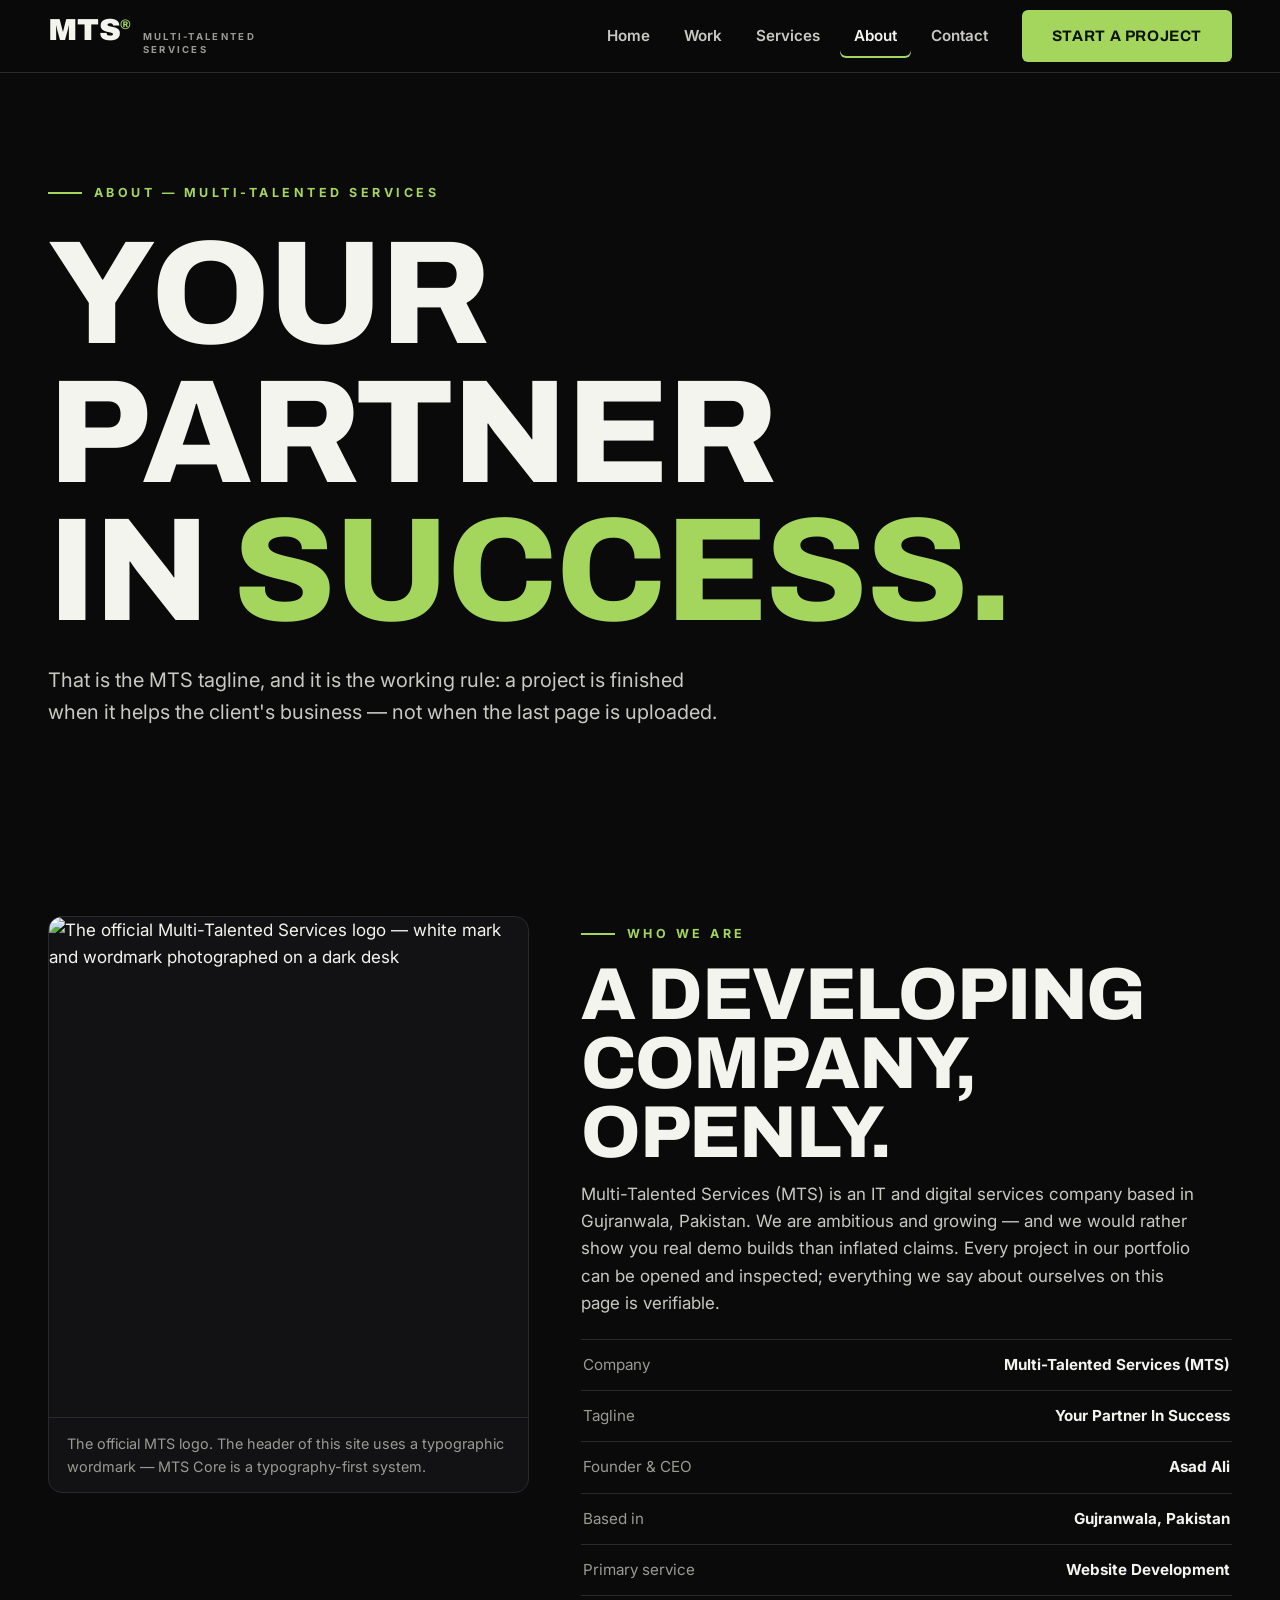
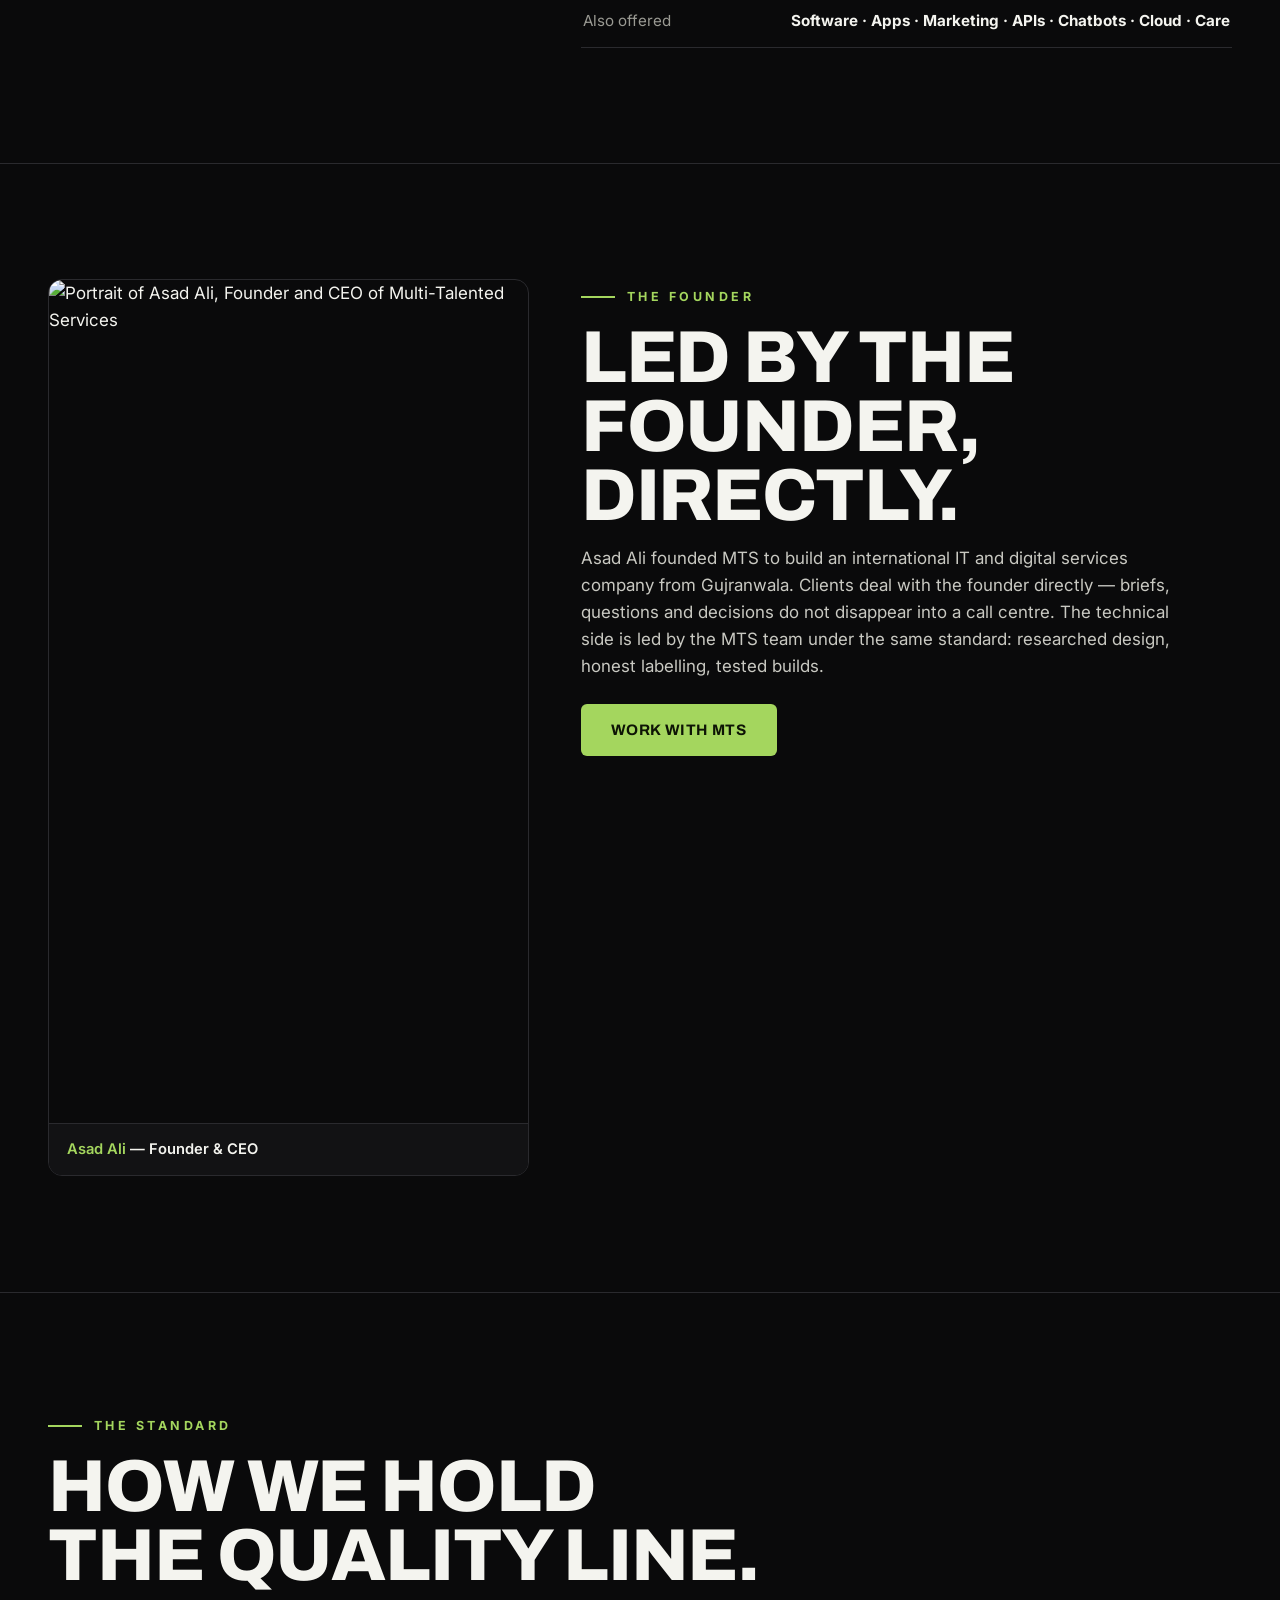
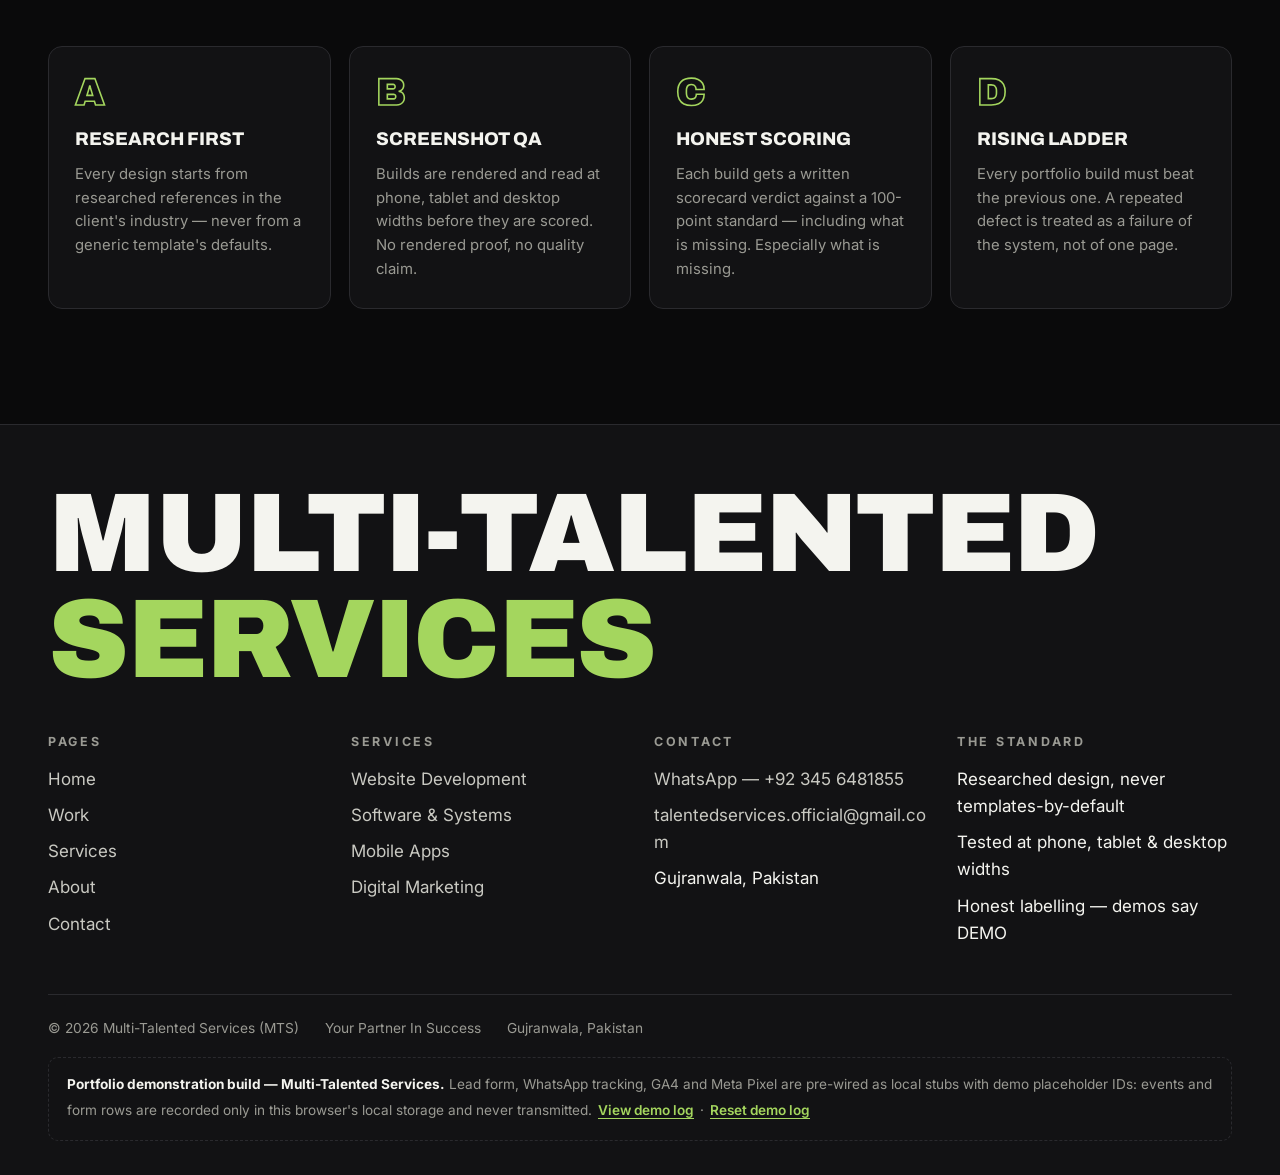
==== about.html @ 1345c229 "Rebuild Queue #1: MTS flagship portfolio — MTS Core v2 (black/white/lime, typography-first, 5 pages," ====
<!DOCTYPE html>
<html lang="en">
<head>
<meta charset="UTF-8">
<meta name="viewport" content="width=device-width, initial-scale=1.0">
<title>About — Multi-Talented Services (MTS) | Your Partner In Success</title>
<meta name="description" content="About Multi-Talented Services: a developing IT & digital services company in Gujranwala, Pakistan, founded by Asad Ali. Honest positioning, real demo work, a rising quality standard.">
<link rel="icon" href="assets/favicon.svg" type="image/svg+xml">
<link rel="preconnect" href="https://fonts.googleapis.com">
<link rel="preconnect" href="https://fonts.gstatic.com" crossorigin>
<link href="https://fonts.googleapis.com/css2?family=Archivo:wght@600;800;900&family=Inter:wght@400;600;700&display=swap" rel="stylesheet">
<link rel="stylesheet" href="css/style.css">
</head>
<body data-page="about">
<a class="skip-link" href="#main">Skip to content</a>
<header class="site-header">
  <div class="wrap header-in">
    <a class="wordmark" href="index.html" aria-label="Multi-Talented Services — home">
      <span class="wm-big">MTS<sup>®</sup></span>
      <span class="wm-sub">Multi-Talented<br>Services</span>
    </a>
    <nav class="main-nav" aria-label="Main">
      <ul>
        <li><a href="index.html">Home</a></li>
        <li><a href="work.html">Work</a></li>
        <li><a href="services.html">Services</a></li>
        <li><a href="about.html" aria-current="page">About</a></li>
        <li><a href="contact.html">Contact</a></li>
      </ul>
    </nav>
    <a class="btn btn-lime header-cta" href="contact.html">Start a project</a>
    <button class="nav-toggle" type="button" aria-expanded="false" aria-controls="mobileMenu" aria-label="Open menu">
      <span></span><span></span><span></span>
    </button>
  </div>
</header>
<div class="mobile-menu" id="mobileMenu">
  <nav aria-label="Mobile">
    <a href="index.html">Home</a>
    <a href="work.html">Work</a>
    <a href="services.html">Services</a>
    <a href="about.html">About</a>
    <a href="contact.html">Contact</a>
  </nav>
  <a class="btn btn-lime" href="contact.html">Start a project</a>
</div>
<main id="main">
  <section class="hero">
    <div class="wrap">
      <p class="eyebrow reveal">About — Multi-Talented Services</p>
      <h1 class="display display-page reveal">Your partner<br>in <span class="lime">success.</span></h1>
      <p class="hero-sub reveal">That is the MTS tagline, and it is the working rule: a project is finished when it helps the client's business — not when the last page is uploaded.</p>
    </div>
  </section>
  <section class="section" aria-labelledby="story-h">
    <div class="wrap">
      <div class="about-grid">
        <div class="reveal">
          <figure class="logo-card">
            <img src="assets/mts-logo.jpg" alt="The official Multi-Talented Services logo — white mark and wordmark photographed on a dark desk" width="500" height="500" loading="lazy">
            <figcaption>The official MTS logo. The header of this site uses a typographic wordmark — MTS Core is a typography-first system.</figcaption>
          </figure>
        </div>
        <div class="reveal">
          <p class="eyebrow">Who we are</p>
          <h2 class="display sec-title" id="story-h">A developing<br>company, openly.</h2>
          <p class="sec-lede">Multi-Talented Services (MTS) is an IT and digital services company based in Gujranwala, Pakistan. We are ambitious and growing — and we would rather show you real demo builds than inflated claims. Every project in our portfolio can be opened and inspected; everything we say about ourselves on this page is verifiable.</p>
          <ul class="fact-list">
            <li><span>Company</span><strong>Multi-Talented Services (MTS)</strong></li>
            <li><span>Tagline</span><strong>Your Partner In Success</strong></li>
            <li><span>Founder &amp; CEO</span><strong>Asad Ali</strong></li>
            <li><span>Based in</span><strong>Gujranwala, Pakistan</strong></li>
            <li><span>Primary service</span><strong>Website Development</strong></li>
            <li><span>Also offered</span><strong>Software · Apps · Marketing · APIs · Chatbots · Cloud · Care</strong></li>
          </ul>
        </div>
      </div>
    </div>
  </section>
  <section class="section" aria-labelledby="founder-h">
    <div class="wrap">
      <div class="about-grid">
        <figure class="founder-photo reveal">
          <img src="assets/asad-ali.jpg" alt="Portrait of Asad Ali, Founder and CEO of Multi-Talented Services" width="512" height="900" loading="lazy">
          <figcaption><span>Asad Ali</span> — Founder &amp; CEO</figcaption>
        </figure>
        <div class="reveal">
          <p class="eyebrow">The founder</p>
          <h2 class="display sec-title" id="founder-h">Led by the<br>founder, directly.</h2>
          <p class="sec-lede">Asad Ali founded MTS to build an international IT and digital services company from Gujranwala. Clients deal with the founder directly — briefs, questions and decisions do not disappear into a call centre. The technical side is led by the MTS team under the same standard: researched design, honest labelling, tested builds.</p>
          <p class="mt-24"><a class="btn btn-lime" href="contact.html">Work with MTS</a></p>
        </div>
      </div>
    </div>
  </section>
  <section class="section" aria-label="Our standard">
    <div class="wrap">
      <div class="sec-head reveal">
        <p class="eyebrow">The standard</p>
        <h2 class="display sec-title">How we hold<br>the quality line.</h2>
      </div>
      <div class="process-grid reveal">
        <div class="step"><p class="step-num">A</p><h3>Research first</h3><p>Every design starts from researched references in the client's industry — never from a generic template's defaults.</p></div>
        <div class="step"><p class="step-num">B</p><h3>Screenshot QA</h3><p>Builds are rendered and read at phone, tablet and desktop widths before they are scored. No rendered proof, no quality claim.</p></div>
        <div class="step"><p class="step-num">C</p><h3>Honest scoring</h3><p>Each build gets a written scorecard verdict against a 100-point standard — including what is missing. Especially what is missing.</p></div>
        <div class="step"><p class="step-num">D</p><h3>Rising ladder</h3><p>Every portfolio build must beat the previous one. A repeated defect is treated as a failure of the system, not of one page.</p></div>
      </div>
    </div>
  </section>
</main>

<footer class="site-footer">
  <div class="wrap">
    <p class="footer-word">Multi-Talented<br><span>Services</span></p>
    <div class="footer-grid">
      <div>
        <h3>Pages</h3>
        <ul>
          <li><a href="index.html">Home</a></li>
          <li><a href="work.html">Work</a></li>
          <li><a href="services.html">Services</a></li>
          <li><a href="about.html">About</a></li>
          <li><a href="contact.html">Contact</a></li>
        </ul>
      </div>
      <div>
        <h3>Services</h3>
        <ul>
          <li><a href="services.html#websites">Website Development</a></li>
          <li><a href="services.html#software">Software &amp; Systems</a></li>
          <li><a href="services.html#apps">Mobile Apps</a></li>
          <li><a href="services.html#marketing">Digital Marketing</a></li>
        </ul>
      </div>
      <div>
        <h3>Contact</h3>
        <ul>
          <li><a href="https://wa.me/923456481855?text=Assalam-o-Alaikum%20MTS%2C%20I%20would%20like%20to%20discuss%20a%20project.%20(Sent%20from%20the%20MTS%20portfolio%20demo%20website)" target="_blank" rel="noopener">WhatsApp — +92 345 6481855</a></li>
          <li><a href="mailto:talentedservices.official@gmail.com">talentedservices.official@gmail.com</a></li>
          <li>Gujranwala, Pakistan</li>
        </ul>
      </div>
      <div>
        <h3>The standard</h3>
        <ul>
          <li>Researched design, never templates-by-default</li>
          <li>Tested at phone, tablet &amp; desktop widths</li>
          <li>Honest labelling — demos say DEMO</li>
        </ul>
      </div>
    </div>
    <div class="footer-base">
      <span>© 2026 Multi-Talented Services (MTS)</span>
      <span>Your Partner In Success</span>
      <span>Gujranwala, Pakistan</span>
    </div>
    <div class="demo-note">
      <strong>Portfolio demonstration build — Multi-Talented Services.</strong>
      Lead form, WhatsApp tracking, GA4 and Meta Pixel are pre-wired as local stubs with demo placeholder IDs: events and form rows are recorded only in this browser's local storage and never transmitted.
      <button class="text-btn" type="button" id="demoLogView">View demo log</button> ·
      <button class="text-btn" type="button" id="demoLogReset">Reset demo log</button>
      <pre class="demo-log" id="demoLogOut" hidden></pre>
    </div>
  </div>
</footer>

<script src="js/logic.js"></script>
<script src="js/main.js"></script>
</body>
</html>
---- css/style.css ----
/* ============================================================
   MTS CORE v2 — Multi-Talented Services flagship (DEMO rebuild)
   Black / white / lime (#A4D65E). Typography-first. Dark.
   One component system: buttons 52px, fields 52px/16px, cards.
   Palette discipline: ink/paper/lime + their shades only,
   plus ONE semantic error red.
   ============================================================ */
:root{
  --ink:#0a0a0b;
  --ink-2:#121214;
  --ink-3:#1a1a1d;
  --line:#2a2a2e;
  --paper:#f4f4ef;
  --paper-dim:#c9c9c2;
  --mut:#9a9a93;
  --lime:#a4d65e;
  --lime-deep:#7fb53a;
  --lime-ink:#0d1405;
  --err:#ff6f61;
  --font-display:"Archivo","Inter",system-ui,sans-serif;
  --font-body:"Inter",system-ui,-apple-system,sans-serif;
  --radius:14px;
  --radius-btn:6px;
  --wrap:1340px;
}
*{box-sizing:border-box;margin:0;padding:0}
[hidden]{display:none !important}
html{scroll-behavior:smooth}
html,body{overflow-x:clip}
body{
  background:var(--ink);color:var(--paper);
  font-family:var(--font-body);font-size:17px;line-height:1.6;
  -webkit-font-smoothing:antialiased;
}
::selection{background:var(--lime);color:var(--lime-ink)}
img{max-width:100%;display:block}
a{color:inherit}
.wrap{max-width:var(--wrap);margin:0 auto;padding-inline:clamp(18px,4vw,48px);min-width:0}
.skip-link{position:absolute;left:16px;top:-60px;z-index:200;background:var(--lime);color:var(--lime-ink);
  padding:10px 18px;font-weight:700;border-radius:0 0 8px 8px;transition:top .2s}
.skip-link:focus{top:0}
:focus-visible{outline:2px solid var(--lime);outline-offset:3px;border-radius:2px}
body.menu-open{overflow:hidden}

/* ---------- Type ---------- */
.display{font-family:var(--font-display);font-weight:800;text-transform:uppercase;
  letter-spacing:-.015em;line-height:.94;overflow-wrap:break-word}
.eyebrow{display:inline-flex;align-items:center;gap:12px;color:var(--lime);
  font-size:.78rem;font-weight:700;letter-spacing:.28em;text-transform:uppercase}
.eyebrow::before{content:"";width:34px;height:2px;background:var(--lime);flex:none}
.sec-title{font-size:clamp(2.3rem,6vw,4.6rem);margin:16px 0 14px}
.sec-lede{color:var(--paper-dim);max-width:56ch;font-size:1.06rem}
.lime{color:var(--lime)}
.outline-text{color:transparent;-webkit-text-stroke:2px var(--paper)}
@media (max-width:480px){.outline-text{-webkit-text-stroke-width:1.4px}}

/* ---------- Buttons / chips / tags (one system) ---------- */
.btn{display:inline-flex;align-items:center;justify-content:center;gap:10px;
  min-height:52px;padding:12px 28px;border-radius:var(--radius-btn);
  font-family:var(--font-display);font-weight:700;font-size:.95rem;letter-spacing:.04em;
  text-transform:uppercase;text-decoration:none;border:2px solid transparent;cursor:pointer;
  transition:background .18s,color .18s,border-color .18s,transform .18s}
.btn:active{transform:translateY(1px)}
.btn-lime{background:var(--lime);color:var(--lime-ink)}
.btn-lime:hover{background:var(--paper)}
.btn-ghost{background:transparent;color:var(--paper);border-color:var(--paper)}
.btn-ghost:hover{border-color:var(--lime);color:var(--lime)}
.btn-block{width:100%}
.chip{min-height:46px;padding:8px 20px;border-radius:999px;border:1px solid var(--line);
  background:var(--ink-2);color:var(--paper-dim);font:600 .9rem var(--font-body);cursor:pointer}
.chip:hover{border-color:var(--lime);color:var(--paper)}
.chip.active{background:var(--lime);border-color:var(--lime);color:var(--lime-ink)}
.tag{display:inline-flex;align-items:center;min-height:26px;padding:3px 12px;border-radius:999px;
  font-size:.72rem;font-weight:700;letter-spacing:.12em;text-transform:uppercase;white-space:nowrap}
.tag-live{background:var(--lime);color:var(--lime-ink)}
.tag-queue{border:1px solid var(--line);color:var(--mut)}
.text-btn{background:none;border:none;color:var(--lime);font:600 .85rem var(--font-body);
  cursor:pointer;text-decoration:underline;text-underline-offset:3px;padding:6px 2px}

/* ---------- Header ---------- */
.site-header{position:sticky;top:0;z-index:100;background:rgba(10,10,11,.92);
  backdrop-filter:blur(10px);border-bottom:1px solid var(--line)}
.header-in{display:flex;align-items:center;gap:20px;min-height:72px;min-width:0}
.wordmark{display:flex;align-items:baseline;gap:12px;text-decoration:none;min-width:0;flex:none}
.wordmark .wm-big{font-family:var(--font-display);font-weight:900;font-size:1.9rem;letter-spacing:-.02em;line-height:1}
.wordmark .wm-big sup{font-size:.45em;color:var(--lime);font-weight:800}
.wordmark .wm-sub{font-size:.6rem;font-weight:700;letter-spacing:.24em;color:var(--mut);text-transform:uppercase;line-height:1.35}
.main-nav{margin-left:auto}
.main-nav ul{display:flex;gap:6px;list-style:none}
.main-nav a{display:inline-flex;align-items:center;min-height:44px;padding:8px 14px;text-decoration:none;
  font-weight:600;font-size:.95rem;color:var(--paper-dim);border-radius:6px}
.main-nav a:hover{color:var(--lime)}
.main-nav a[aria-current="page"]{color:var(--paper);box-shadow:inset 0 -2px 0 var(--lime)}
.header-cta{flex:none}
.nav-toggle{display:none;margin-left:auto;flex:none;width:48px;height:48px;border:1px solid var(--line);
  border-radius:8px;background:var(--ink-2);color:var(--paper);cursor:pointer;
  flex-direction:column;align-items:center;justify-content:center;gap:5px}
.nav-toggle span{display:block;width:20px;height:2px;background:var(--paper)}
.mobile-menu{position:fixed;inset:72px 0 0 0;z-index:99;background:var(--ink);
  padding:28px clamp(18px,4vw,48px);visibility:hidden;opacity:0;transform:translateY(-8px);
  transition:opacity .2s,transform .2s,visibility .2s}
.mobile-menu.open{visibility:visible;opacity:1;transform:none}
.mobile-menu a{display:block;padding:16px 0;border-bottom:1px solid var(--line);text-decoration:none;
  font-family:var(--font-display);font-weight:800;text-transform:uppercase;font-size:1.7rem}
.mobile-menu a:hover{color:var(--lime)}
.mobile-menu .btn{margin-top:26px;width:100%}
.mobile-menu a.btn{display:inline-flex;padding:12px 28px;font-family:var(--font-display);font-size:.95rem;letter-spacing:.04em}
@media (max-width:900px){
  .main-nav,.header-cta{display:none}
  .nav-toggle{display:flex}
}
@media (max-width:380px){
  .wordmark .wm-sub{display:none}
  .wordmark .wm-big{font-size:1.65rem}
  .header-in{min-height:64px}
  .mobile-menu{inset:64px 0 0 0}
}

/* ---------- Hero ---------- */
.hero{padding:clamp(48px,8vw,104px) 0 clamp(40px,6vw,72px)}
.hero h1{font-size:clamp(3rem,11.5vw,9.6rem);margin:22px 0 24px}
.hero-sub{color:var(--paper-dim);font-size:clamp(1.02rem,2vw,1.25rem);max-width:52ch}
.hero-ctas{display:flex;flex-wrap:wrap;gap:14px;margin-top:34px}
.hero-meta{display:flex;flex-wrap:wrap;gap:10px 34px;margin-top:38px;color:var(--mut);font-size:.9rem}
.hero-meta strong{color:var(--paper);font-weight:700}
.hero-media{margin-top:clamp(36px,5vw,64px);border:1px solid var(--line);border-radius:var(--radius);overflow:hidden}
.hero-media img{width:100%;height:clamp(240px,44vw,560px);object-fit:cover;animation:kenburns 26s ease-in-out infinite alternate}
@keyframes kenburns{from{transform:scale(1)}to{transform:scale(1.07)}}

/* ---------- Marquee ---------- */
.marquee{border-block:1px solid var(--line);background:var(--lime);color:var(--lime-ink);overflow:hidden;padding:12px 0}
.marquee-track{display:flex;gap:0;width:max-content;animation:marquee 30s linear infinite}
.marquee-track span{font-family:var(--font-display);font-weight:800;text-transform:uppercase;
  letter-spacing:.06em;font-size:1rem;padding-right:14px;white-space:nowrap}
@keyframes marquee{to{transform:translateX(-50%)}}

/* ---------- Sections ---------- */
.section{padding:clamp(64px,9vw,118px) 0}
.section + .section{border-top:1px solid var(--line)}
.sec-head{margin-bottom:clamp(34px,5vw,56px);min-width:0}

/* ---------- Service rows ---------- */
.svc-list{border-top:1px solid var(--line)}
.svc-row{display:grid;grid-template-columns:64px minmax(0,1fr) minmax(0,1.1fr) 44px;gap:18px;align-items:center;
  padding:26px 14px;border-bottom:1px solid var(--line);text-decoration:none;transition:background .18s,color .18s}
.svc-row:hover{background:var(--lime);color:var(--lime-ink)}
.svc-row:hover .svc-blurb{color:var(--lime-ink)}
.svc-row:hover .svc-arrow{color:var(--lime-ink);transform:translateX(4px)}
.svc-num{font-family:var(--font-display);font-weight:800;color:var(--lime);font-size:1rem}
.svc-row:hover .svc-num{color:var(--lime-ink)}
.svc-name{font-family:var(--font-display);font-weight:800;text-transform:uppercase;
  font-size:clamp(1.25rem,3.2vw,2rem);line-height:1.05;min-width:0}
.svc-blurb{color:var(--mut);font-size:.95rem;min-width:0}
.svc-arrow{font-size:1.5rem;color:var(--lime);transition:transform .18s;text-align:right}
.svc-name{display:block}
.svc-primary{display:flex;width:max-content;margin-top:8px;font-size:.68rem}
@media (max-width:760px){
  .svc-row{grid-template-columns:44px minmax(0,1fr) 30px}
  .svc-blurb{grid-column:2/3}
  .svc-arrow{grid-column:3;grid-row:1}
}

/* ---------- Work cards ---------- */
.work-tools{display:flex;flex-wrap:wrap;align-items:center;gap:10px;margin-bottom:30px}
.work-count{margin-left:auto;color:var(--mut);font-size:.9rem}
.work-grid{display:grid;grid-template-columns:repeat(auto-fill,minmax(min(100%,330px),1fr));gap:18px}
.work-card{background:var(--ink-2);border:1px solid var(--line);border-radius:var(--radius);
  padding:26px;display:flex;flex-direction:column;gap:8px;min-width:0;transition:border-color .18s,transform .18s}
.work-card:hover{border-color:var(--lime);transform:translateY(-3px)}
.work-top{display:flex;justify-content:space-between;align-items:center;gap:10px}
.work-num{font-family:var(--font-display);font-weight:800;color:var(--lime)}
.work-card h3{font-family:var(--font-display);font-weight:800;text-transform:uppercase;font-size:1.3rem;line-height:1.1}
.work-type{color:var(--paper);font-weight:600;font-size:.92rem}
.work-note{color:var(--mut);font-size:.92rem;flex:1}
.work-link{margin-top:10px;color:var(--lime);font-weight:700;text-decoration:none;font-size:.95rem}
.work-link:hover{text-decoration:underline;text-underline-offset:4px}
.feature-note{color:var(--mut);font-size:.9rem;margin-top:18px}

/* ---------- Process ---------- */
.process-grid{display:grid;grid-template-columns:repeat(auto-fit,minmax(min(100%,200px),1fr));gap:18px}
.step{background:var(--ink-2);border:1px solid var(--line);border-radius:var(--radius);padding:26px;min-width:0}
.step .step-num{font-family:var(--font-display);font-weight:900;font-size:2.4rem;color:transparent;
  -webkit-text-stroke:1.6px var(--lime);line-height:1}
.step h3{font-family:var(--font-display);text-transform:uppercase;font-weight:800;margin:14px 0 8px;font-size:1.15rem}
.step p{color:var(--mut);font-size:.93rem}
.split{display:grid;grid-template-columns:repeat(2,minmax(0,1fr));gap:clamp(24px,4vw,54px);align-items:center}
.split-media{border:1px solid var(--line);border-radius:var(--radius);overflow:hidden;min-width:0}
.split-media img{width:100%;height:100%;min-height:280px;object-fit:cover}
@media (max-width:820px){.split{grid-template-columns:minmax(0,1fr)}}

.process-grid-2{grid-template-columns:repeat(2,minmax(0,1fr))}
.band-media{margin-top:22px}
.band-media img{max-height:420px;width:100%;object-fit:cover}
.mt-24{margin-top:24px}

/* ---------- Founder / about ---------- */
.founder-photo{border:1px solid var(--line);border-radius:var(--radius);overflow:hidden;min-width:0}
.founder-photo img{width:100%;height:100%;min-height:320px;object-fit:cover;object-position:top}
.founder-photo figcaption{padding:14px 18px;background:var(--ink-2);font-weight:600;font-size:.92rem;border-top:1px solid var(--line)}
.founder-photo figcaption span{color:var(--lime)}
.logo-card{background:var(--ink-2);border:1px solid var(--line);border-radius:var(--radius);overflow:hidden;min-width:0}
.logo-card img{width:100%;aspect-ratio:1/1;object-fit:cover}
.logo-card figcaption{padding:14px 18px;font-size:.9rem;color:var(--mut);border-top:1px solid var(--line)}
.about-grid{display:grid;grid-template-columns:minmax(0,.85fr) minmax(0,1.15fr);gap:clamp(24px,4vw,54px);align-items:start}
@media (max-width:820px){.about-grid{grid-template-columns:minmax(0,1fr)}}
.fact-list{list-style:none;margin-top:22px;border-top:1px solid var(--line)}
.fact-list li{display:flex;justify-content:space-between;gap:16px;padding:13px 2px;border-bottom:1px solid var(--line);font-size:.95rem}
.fact-list li span{color:var(--mut)}
.fact-list li strong{text-align:right}

/* ---------- Lead form ---------- */
.lead-wrap{background:var(--ink-2);border:1px solid var(--line);border-radius:var(--radius);
  padding:clamp(24px,4vw,44px);min-width:0}
.lead-form{display:grid;grid-template-columns:repeat(2,minmax(0,1fr));gap:20px}
.field{min-width:0}
.field.full{grid-column:1/-1}
.field label{display:block;font-weight:700;font-size:.9rem;margin-bottom:8px}
.field label .req{color:var(--lime)}
.field input,.field select,.field textarea{
  width:100%;min-height:52px;padding:13px 15px;border-radius:8px;
  background:var(--ink);border:1px solid var(--line);color:var(--paper);
  font:400 16px var(--font-body)}
.field textarea{min-height:128px;resize:vertical}
.field input:focus,.field select:focus,.field textarea:focus{border-color:var(--lime);outline:none;
  box-shadow:0 0 0 2px rgba(164,214,94,.35)}
.field .invalid{border-color:var(--err)}
.field .error{color:var(--err);font-size:.85rem;min-height:1.25em;margin-top:6px;font-weight:600}
.form-note{grid-column:1/-1;color:var(--mut);font-size:.85rem}
@media (max-width:640px){.lead-form{grid-template-columns:minmax(0,1fr)}}
.lead-success{border:1px solid var(--lime);border-radius:var(--radius);padding:30px;background:var(--ink)}
.lead-success h3{font-family:var(--font-display);text-transform:uppercase;font-weight:800;font-size:1.5rem;margin-bottom:10px}
.lead-success p{color:var(--paper-dim)}
.lead-success .success-ref{color:var(--lime);font-weight:800}
.lead-success .btn{margin-top:20px}

/* ---------- CTA band ---------- */
.cta-band{background:var(--lime);color:var(--lime-ink);border-radius:var(--radius);
  padding:clamp(30px,5vw,56px);display:grid;grid-template-columns:minmax(0,1fr) auto;gap:24px;align-items:center}
.cta-band h2{font-size:clamp(1.9rem,5vw,3.4rem)}
.cta-band p{font-weight:600;max-width:44ch}
.cta-band .btn{background:var(--ink);color:var(--paper)}
.cta-band .btn:hover{background:var(--ink-3);color:var(--lime)}
@media (max-width:700px){.cta-band{grid-template-columns:minmax(0,1fr)}}

/* ---------- Footer ---------- */
.site-footer{border-top:1px solid var(--line);padding:56px 0 34px;background:var(--ink-2)}
.footer-word{font-family:var(--font-display);font-weight:900;text-transform:uppercase;
  font-size:clamp(2.6rem,9vw,7rem);line-height:.95;letter-spacing:-.02em}
.footer-word span{color:var(--lime)}
.footer-grid{display:grid;grid-template-columns:repeat(auto-fit,minmax(min(100%,200px),1fr));gap:28px;margin:38px 0}
.footer-grid h3{font-size:.78rem;letter-spacing:.22em;text-transform:uppercase;color:var(--mut);margin-bottom:14px}
.footer-grid ul{list-style:none}
.footer-grid li{margin-bottom:9px;min-width:0}
.footer-grid a{color:var(--paper-dim);text-decoration:none;overflow-wrap:anywhere}
.footer-grid a:hover{color:var(--lime)}
.footer-base{border-top:1px solid var(--line);padding-top:22px;color:var(--mut);font-size:.86rem;
  display:flex;flex-wrap:wrap;gap:8px 26px}
.demo-note{margin-top:18px;border:1px dashed var(--line);border-radius:10px;padding:16px 18px;color:var(--mut);font-size:.85rem}
.demo-note strong{color:var(--paper)}
.demo-log{margin-top:12px;background:var(--ink);border:1px solid var(--line);border-radius:8px;
  padding:14px;font-size:.78rem;color:var(--paper-dim);white-space:pre-wrap;word-break:break-word;max-height:300px;overflow:auto}

/* ---------- Reveal (hidden state applied by JS only) ---------- */
body.js-reveal .reveal{opacity:0;transform:translateY(18px);transition:opacity .6s ease,transform .6s ease}
body.js-reveal .reveal.in{opacity:1;transform:none}

/* ---------- Reduced motion ---------- */
@media (prefers-reduced-motion: reduce){
  html{scroll-behavior:auto}
  *,*::before,*::after{animation-duration:.001s !important;animation-iteration-count:1 !important;transition-duration:.001s !important}
  .hero-media img{animation:none}
  .marquee-track{animation:none}
  body.js-reveal .reveal{opacity:1;transform:none}
}

/* ---------- Page-title scale + generic panel (services/about) ---------- */
.display-page{font-size:clamp(2.8rem,9vw,7rem)}
.panel{background:var(--ink-2);border:1px solid var(--line);border-radius:var(--radius);
  padding:clamp(24px,4vw,44px);min-width:0}
.panel h3{font-size:1.15rem;margin-bottom:14px}
.fact-list-flush{margin-top:0}
.cta-gap{margin-top:34px}
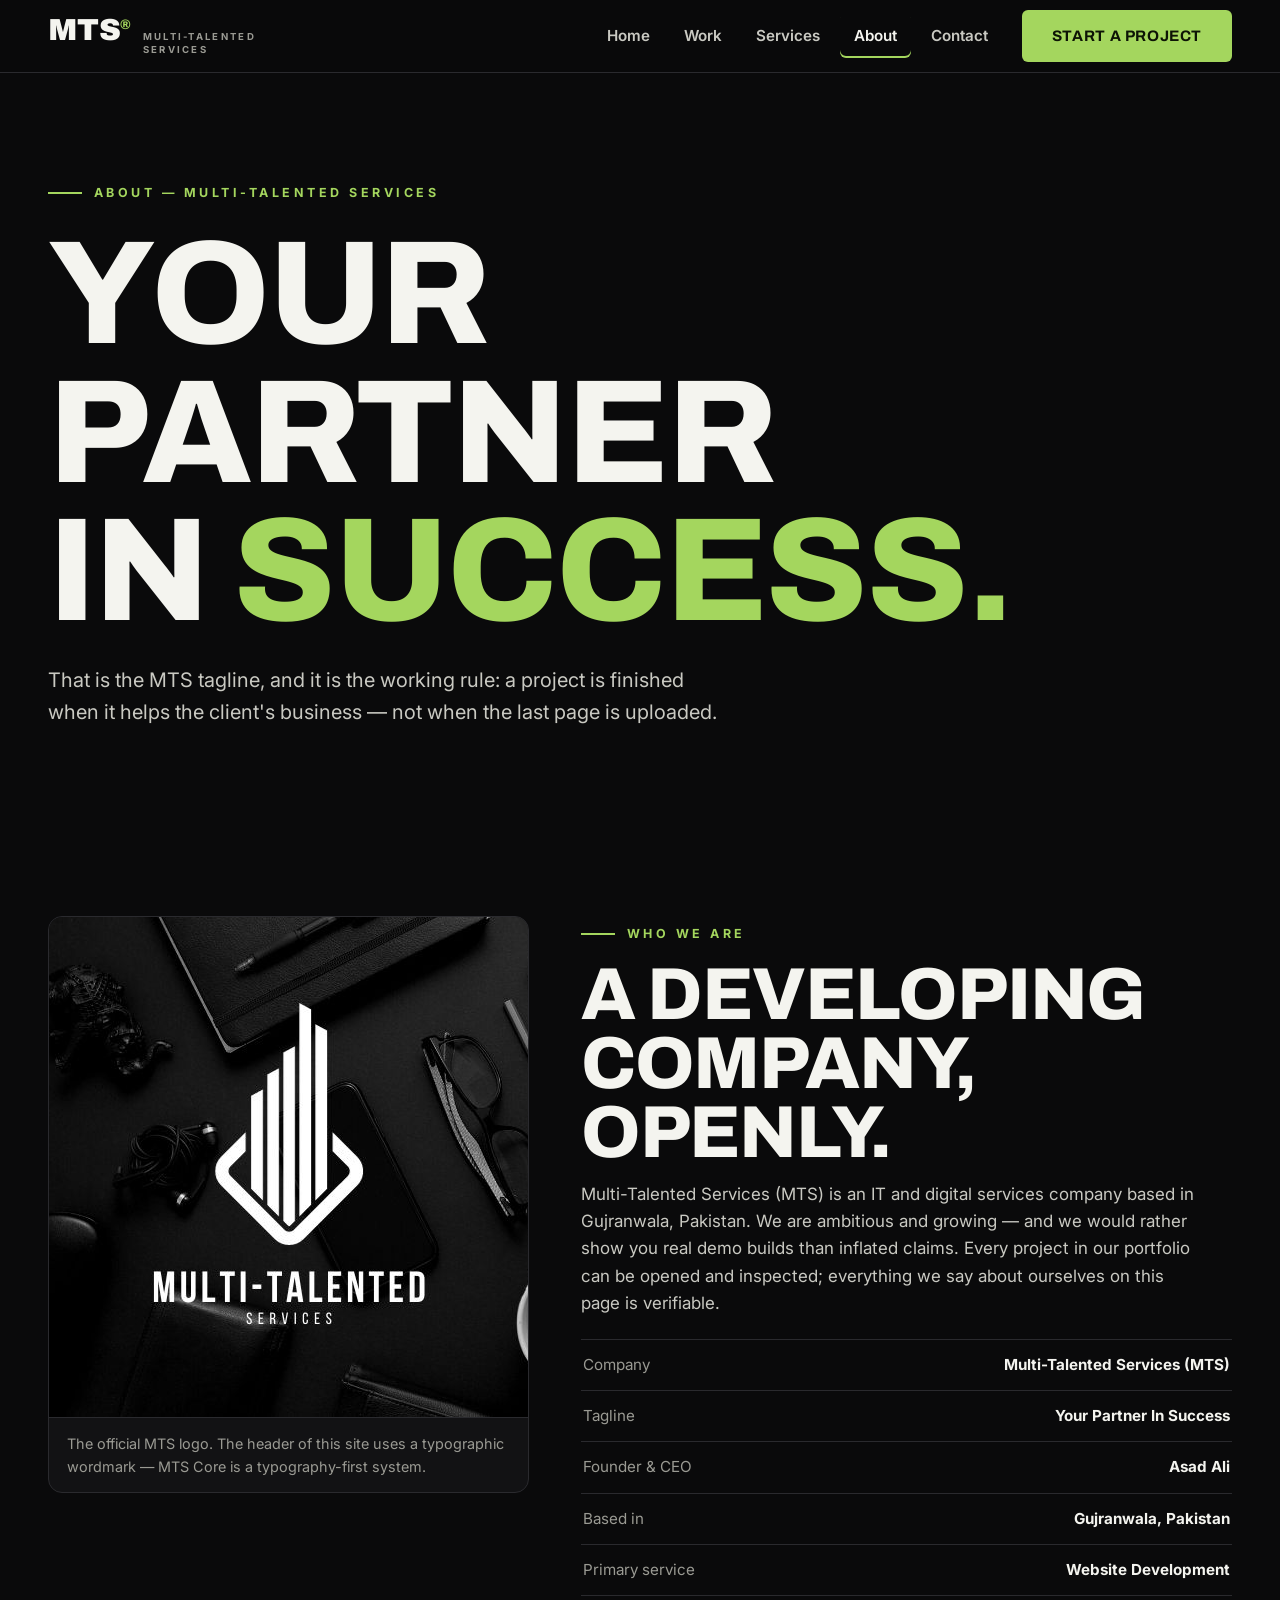
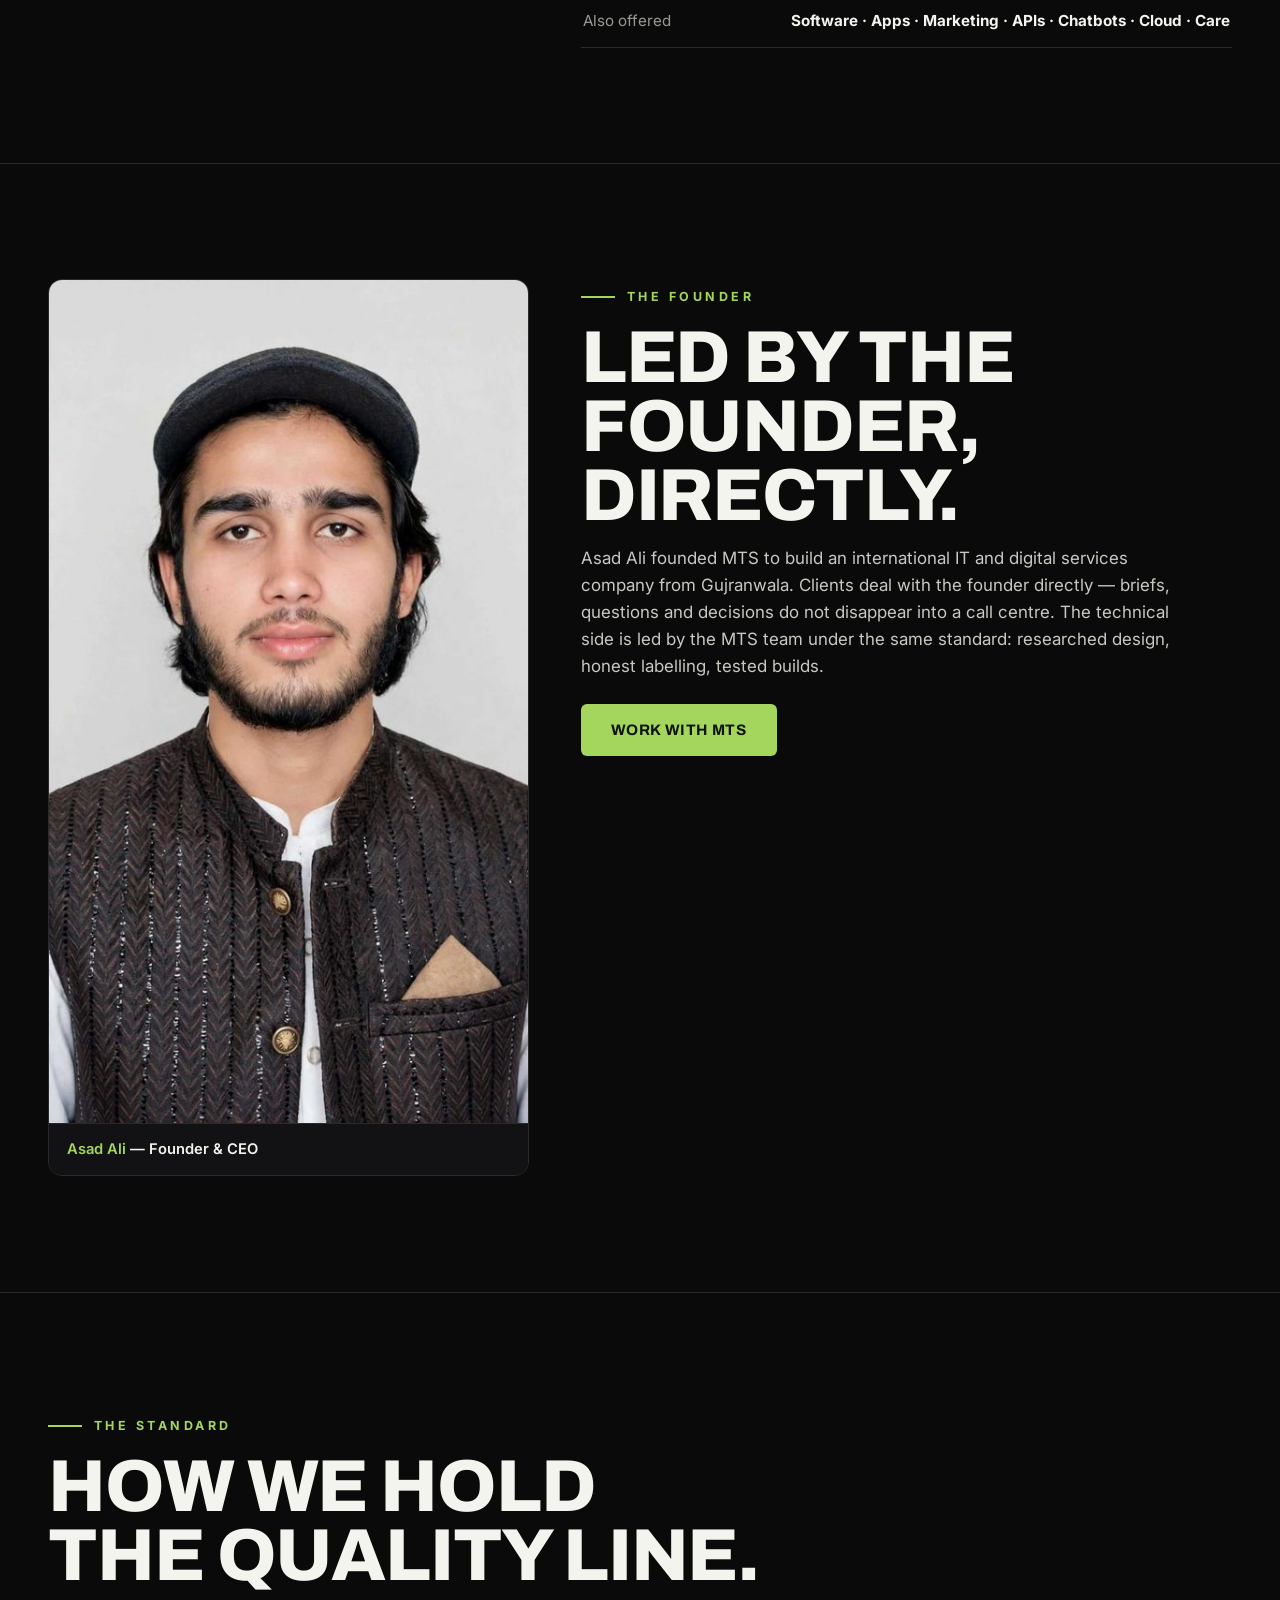
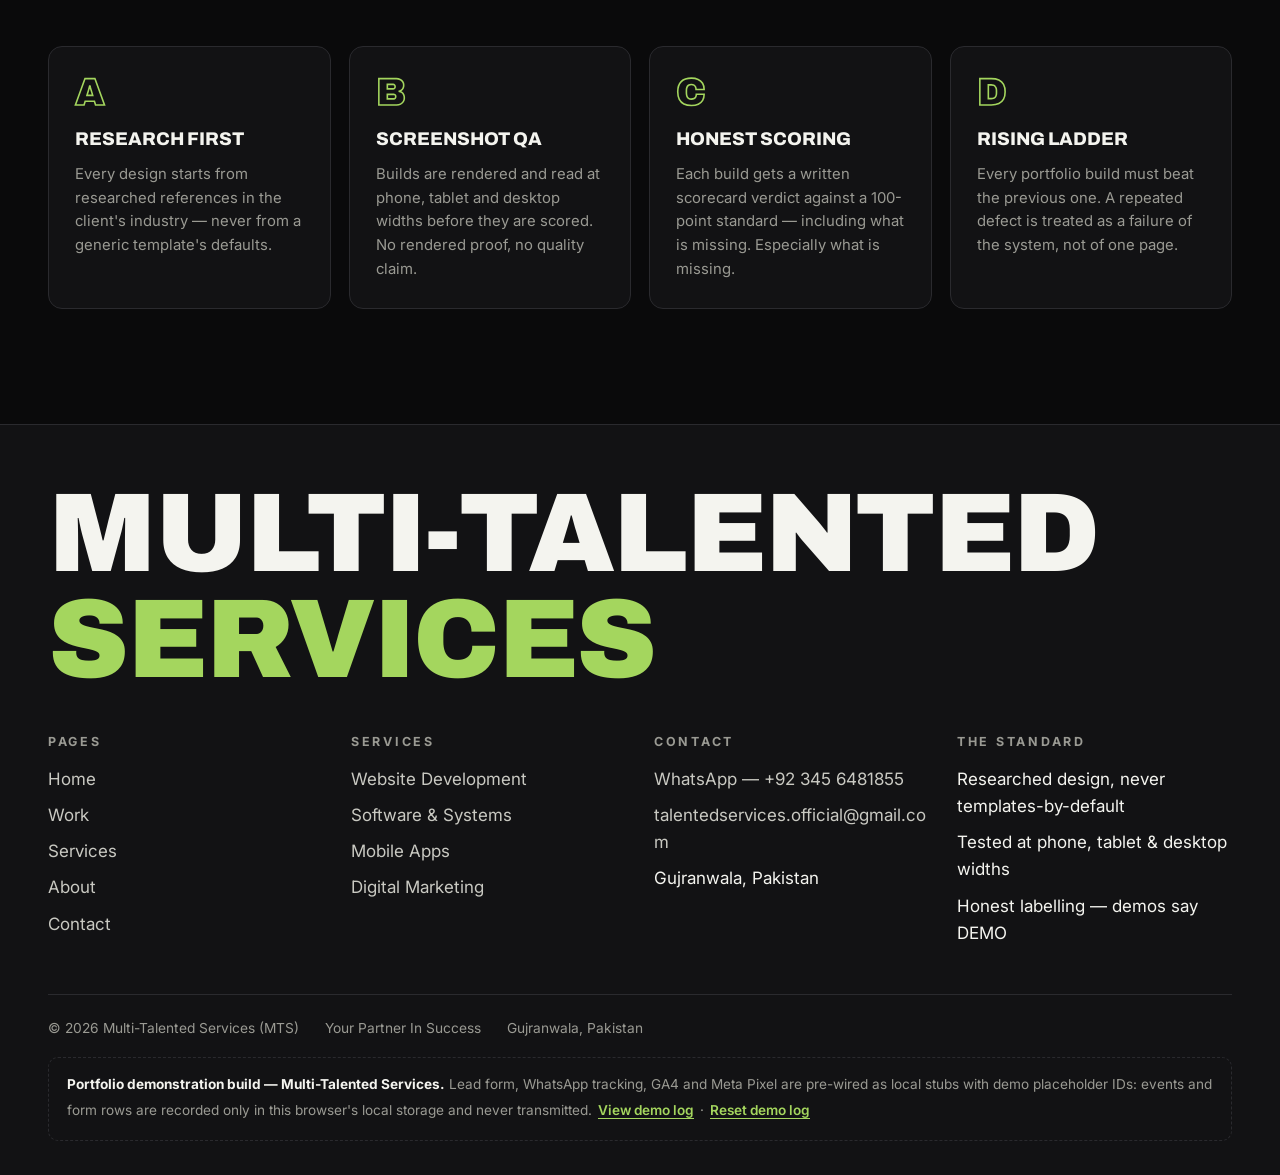
==== commit cfb15c69: "Fix run: process grid collapses at phone widths, lead-form placeholder fits, work-page hero gap clos" ====
--- a/about.html
+++ b/about.html
@@ -57,7 +57,7 @@
       <div class="about-grid">
         <div class="reveal">
           <figure class="logo-card">
-            <img src="assets/mts-logo.jpg" alt="The official Multi-Talented Services logo — white mark and wordmark photographed on a dark desk" width="500" height="500" loading="lazy">
+            <img src="assets/mts-logo.jpg" alt="The official Multi-Talented Services logo — white mark and wordmark photographed on a dark desk" width="500" height="500">
             <figcaption>The official MTS logo. The header of this site uses a typographic wordmark — MTS Core is a typography-first system.</figcaption>
           </figure>
         </div>
@@ -81,7 +81,7 @@
     <div class="wrap">
       <div class="about-grid">
         <figure class="founder-photo reveal">
-          <img src="assets/asad-ali.jpg" alt="Portrait of Asad Ali, Founder and CEO of Multi-Talented Services" width="512" height="900" loading="lazy">
+          <img src="assets/asad-ali.jpg" alt="Portrait of Asad Ali, Founder and CEO of Multi-Talented Services" width="512" height="900">
           <figcaption><span>Asad Ali</span> — Founder &amp; CEO</figcaption>
         </figure>
         <div class="reveal">
--- a/css/style.css
+++ b/css/style.css
@@ -189,6 +189,11 @@
 @media (max-width:820px){.split{grid-template-columns:minmax(0,1fr)}}
 
 .process-grid-2{grid-template-columns:repeat(2,minmax(0,1fr))}
+/* Fix run 2026-11-21: at phone widths the forced 2-col process grid squeezed each step to
+   ~133px (headings clipped at the card edge) — collapse to one readable column. */
+@media (max-width:560px){.process-grid-2{grid-template-columns:minmax(0,1fr)}}
+/* Fix run 2026-11-21: work page — pull the filter row up under the hero intro. */
+.section-flush{padding-top:26px}
 .band-media{margin-top:22px}
 .band-media img{max-height:420px;width:100%;object-fit:cover}
 .mt-24{margin-top:24px}
@@ -261,8 +266,8 @@
   padding:14px;font-size:.78rem;color:var(--paper-dim);white-space:pre-wrap;word-break:break-word;max-height:300px;overflow:auto}
 
 /* ---------- Reveal (hidden state applied by JS only) ---------- */
-body.js-reveal .reveal{opacity:0;transform:translateY(18px);transition:opacity .6s ease,transform .6s ease}
-body.js-reveal .reveal.in{opacity:1;transform:none}
+body.js-reveal .reveal{transform:translateY(18px);transition:transform .6s ease}
+body.js-reveal .reveal.in{transform:none}
 
 /* ---------- Reduced motion ---------- */
 @media (prefers-reduced-motion: reduce){
@@ -270,7 +275,7 @@
   *,*::before,*::after{animation-duration:.001s !important;animation-iteration-count:1 !important;transition-duration:.001s !important}
   .hero-media img{animation:none}
   .marquee-track{animation:none}
-  body.js-reveal .reveal{opacity:1;transform:none}
+  body.js-reveal .reveal{transform:none}
 }
 
 /* ---------- Page-title scale + generic panel (services/about) ---------- */
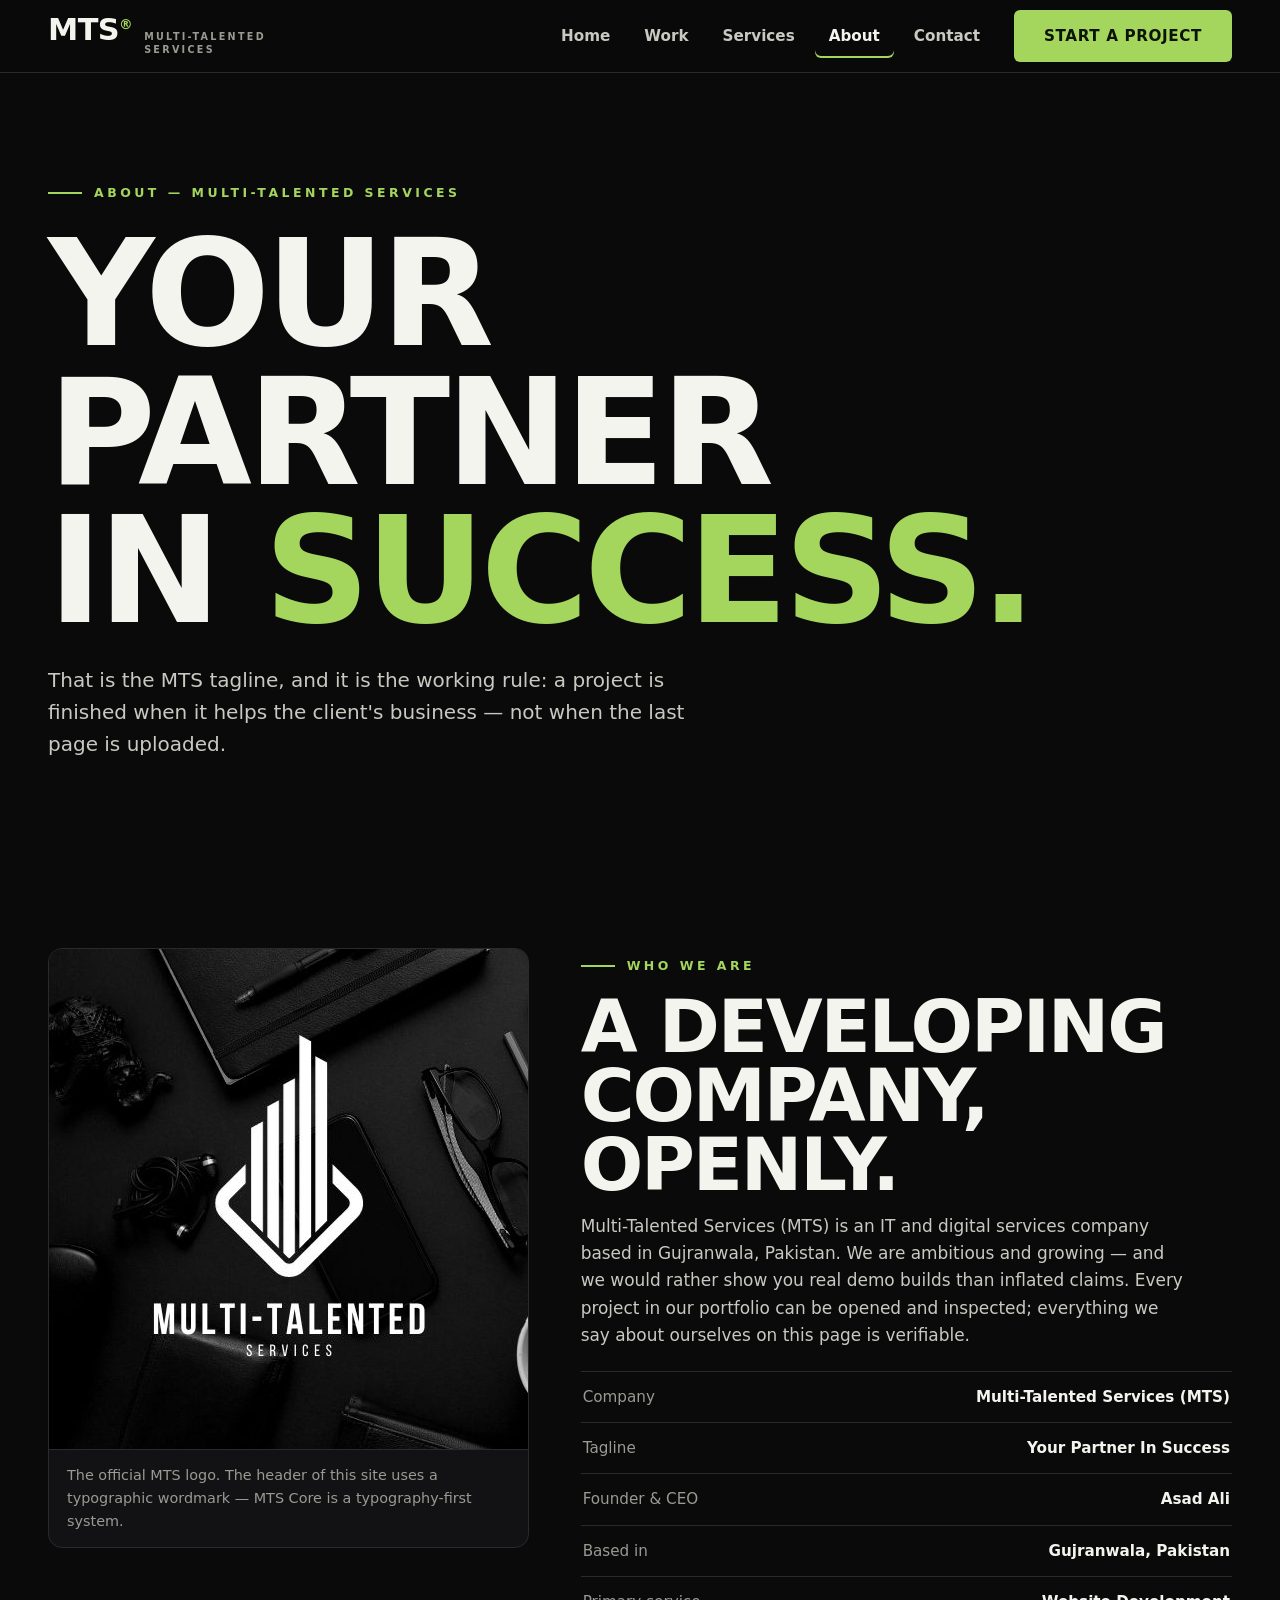
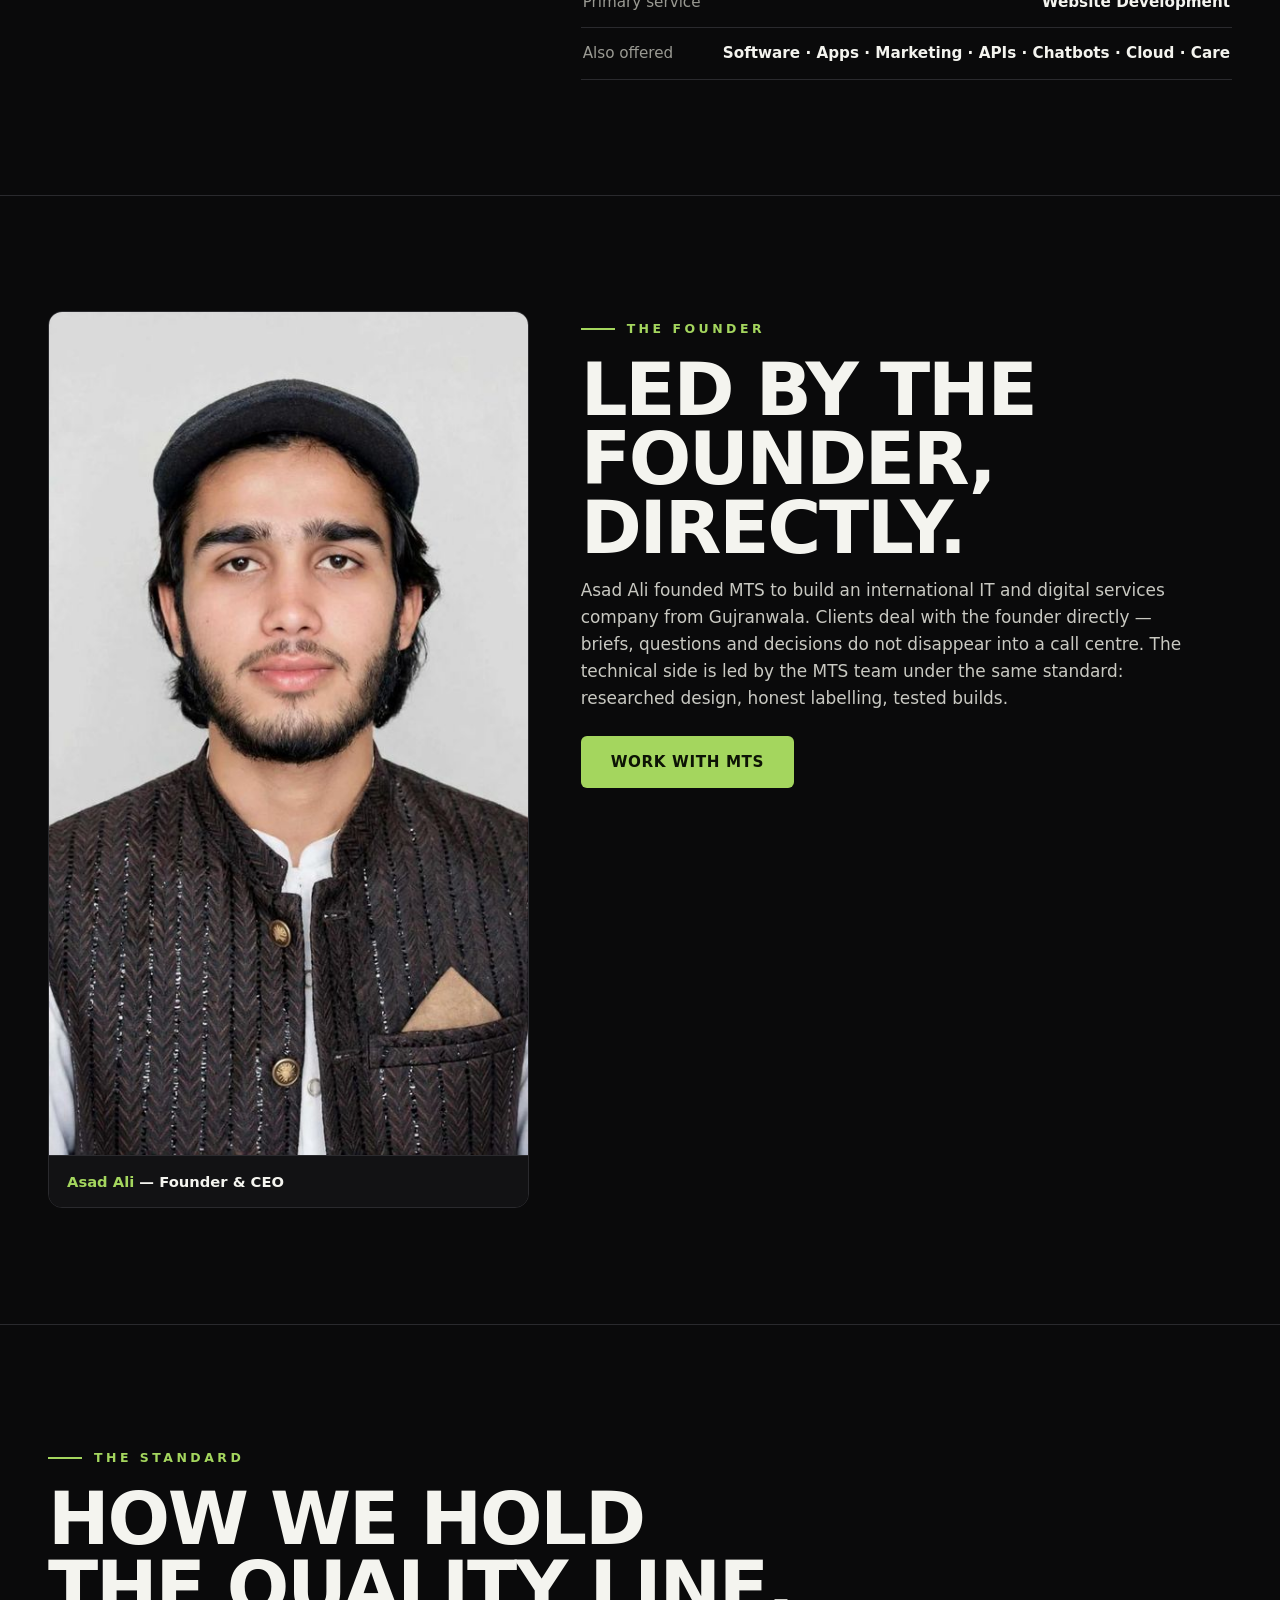
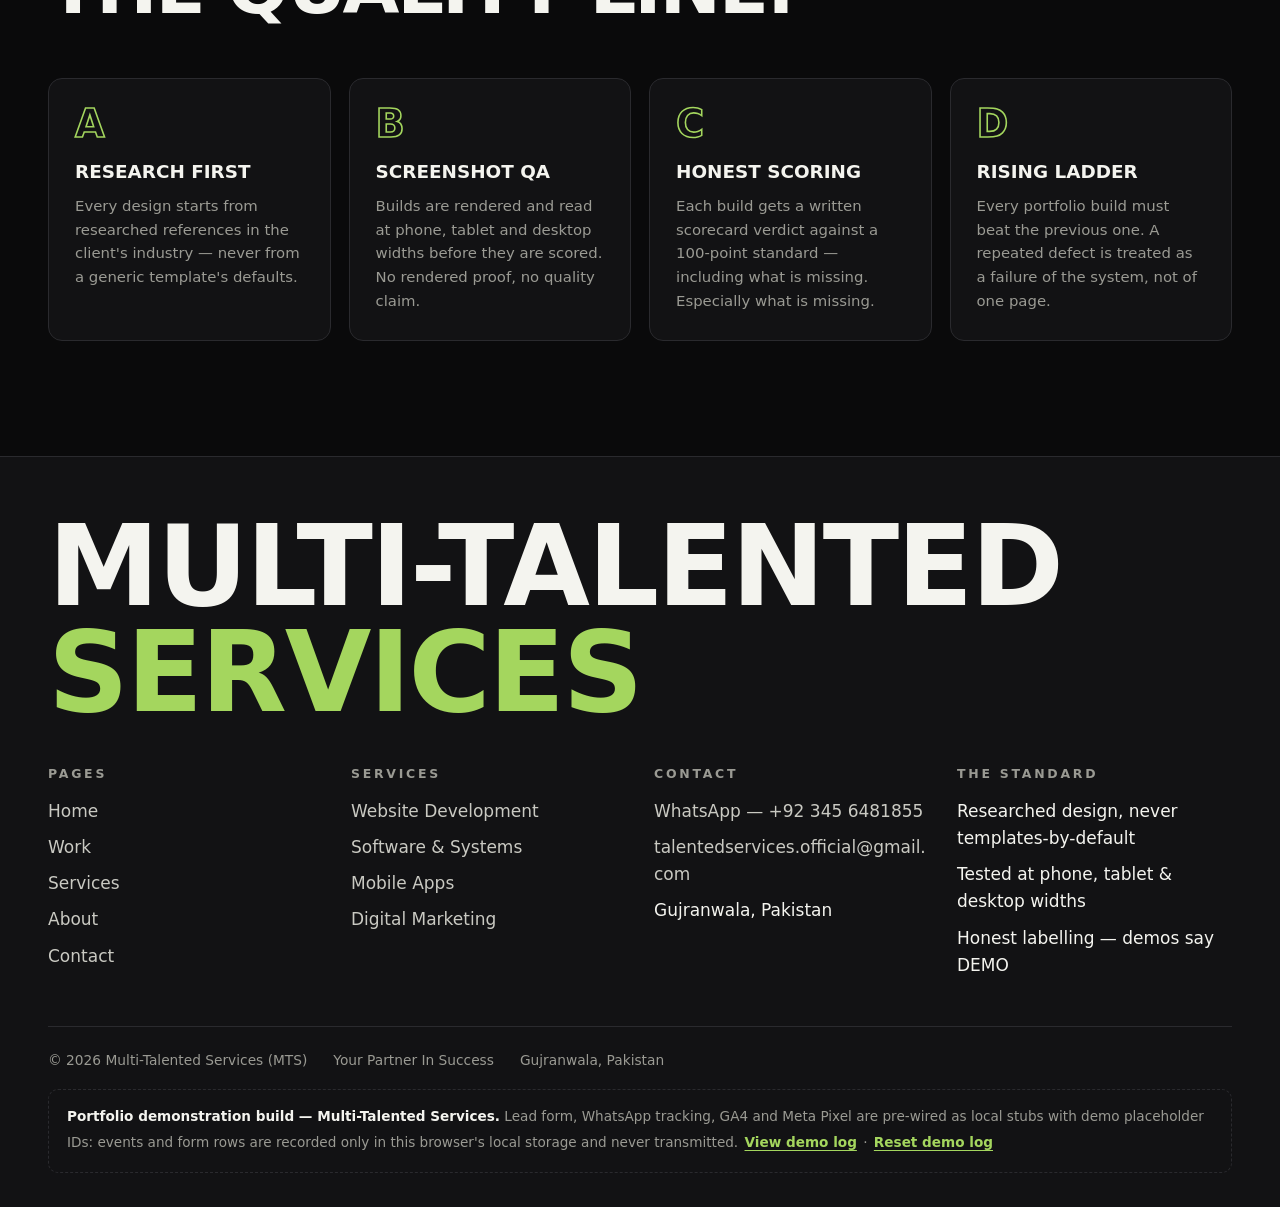
==== commit c5fc06ab: "Premium upgrade batch 2026-11-22: audit fixes + premium ladder + static capture mode + self-hosted f" ====
--- a/about.html
+++ b/about.html
@@ -6,9 +6,9 @@
 <title>About — Multi-Talented Services (MTS) | Your Partner In Success</title>
 <meta name="description" content="About Multi-Talented Services: a developing IT & digital services company in Gujranwala, Pakistan, founded by Asad Ali. Honest positioning, real demo work, a rising quality standard.">
 <link rel="icon" href="assets/favicon.svg" type="image/svg+xml">
-<link rel="preconnect" href="https://fonts.googleapis.com">
-<link rel="preconnect" href="https://fonts.gstatic.com" crossorigin>
-<link href="https://fonts.googleapis.com/css2?family=Archivo:wght@600;800;900&family=Inter:wght@400;600;700&display=swap" rel="stylesheet">
+
+
+<link rel="stylesheet" href="assets/fonts/fonts.css">
 <link rel="stylesheet" href="css/style.css">
 </head>
 <body data-page="about">
--- a/assets/fonts/fonts.css
+++ b/assets/fonts/fonts.css
@@ -0,0 +1,111 @@
+/* Self-hosted webfonts (Google Fonts, OFL) — downloaded 2026-11-22.
+   Replaces the fonts.googleapis.com stylesheet so the design renders
+   identically with or without external network access. */
+/* latin */
+@font-face {
+  font-family: 'Archivo';
+  font-style: normal;
+  font-weight: 600;
+  font-display: swap;
+  src: url(./archivo-normal-latin-79dc5e10.woff2) format('woff2');
+  unicode-range: U+0000-00FF, U+0131, U+0152-0153, U+02BB-02BC, U+02C6, U+02DA, U+02DC, U+0304, U+0308, U+0329, U+2000-206F, U+20AC, U+2122, U+2191, U+2193, U+2212, U+2215, U+FEFF, U+FFFD;
+}
+/* latin-ext */
+@font-face {
+  font-family: 'Archivo';
+  font-style: normal;
+  font-weight: 600;
+  font-display: swap;
+  src: url(./archivo-normal-latin-ext-20ba07dc.woff2) format('woff2');
+  unicode-range: U+0100-02BA, U+02BD-02C5, U+02C7-02CC, U+02CE-02D7, U+02DD-02FF, U+0304, U+0308, U+0329, U+1D00-1DBF, U+1E00-1E9F, U+1EF2-1EFF, U+2020, U+20A0-20AB, U+20AD-20C4, U+2113, U+2C60-2C7F, U+A720-A7FF;
+}
+/* latin */
+@font-face {
+  font-family: 'Archivo';
+  font-style: normal;
+  font-weight: 800;
+  font-display: swap;
+  src: url(./archivo-normal-latin-79dc5e10.woff2) format('woff2');
+  unicode-range: U+0000-00FF, U+0131, U+0152-0153, U+02BB-02BC, U+02C6, U+02DA, U+02DC, U+0304, U+0308, U+0329, U+2000-206F, U+20AC, U+2122, U+2191, U+2193, U+2212, U+2215, U+FEFF, U+FFFD;
+}
+/* latin-ext */
+@font-face {
+  font-family: 'Archivo';
+  font-style: normal;
+  font-weight: 800;
+  font-display: swap;
+  src: url(./archivo-normal-latin-ext-20ba07dc.woff2) format('woff2');
+  unicode-range: U+0100-02BA, U+02BD-02C5, U+02C7-02CC, U+02CE-02D7, U+02DD-02FF, U+0304, U+0308, U+0329, U+1D00-1DBF, U+1E00-1E9F, U+1EF2-1EFF, U+2020, U+20A0-20AB, U+20AD-20C4, U+2113, U+2C60-2C7F, U+A720-A7FF;
+}
+/* latin */
+@font-face {
+  font-family: 'Archivo';
+  font-style: normal;
+  font-weight: 900;
+  font-display: swap;
+  src: url(./archivo-normal-latin-79dc5e10.woff2) format('woff2');
+  unicode-range: U+0000-00FF, U+0131, U+0152-0153, U+02BB-02BC, U+02C6, U+02DA, U+02DC, U+0304, U+0308, U+0329, U+2000-206F, U+20AC, U+2122, U+2191, U+2193, U+2212, U+2215, U+FEFF, U+FFFD;
+}
+/* latin-ext */
+@font-face {
+  font-family: 'Archivo';
+  font-style: normal;
+  font-weight: 900;
+  font-display: swap;
+  src: url(./archivo-normal-latin-ext-20ba07dc.woff2) format('woff2');
+  unicode-range: U+0100-02BA, U+02BD-02C5, U+02C7-02CC, U+02CE-02D7, U+02DD-02FF, U+0304, U+0308, U+0329, U+1D00-1DBF, U+1E00-1E9F, U+1EF2-1EFF, U+2020, U+20A0-20AB, U+20AD-20C4, U+2113, U+2C60-2C7F, U+A720-A7FF;
+}
+/* latin */
+@font-face {
+  font-family: 'Inter';
+  font-style: normal;
+  font-weight: 400;
+  font-display: swap;
+  src: url(./inter-normal-latin-56724408.woff2) format('woff2');
+  unicode-range: U+0000-00FF, U+0131, U+0152-0153, U+02BB-02BC, U+02C6, U+02DA, U+02DC, U+0304, U+0308, U+0329, U+2000-206F, U+20AC, U+2122, U+2191, U+2193, U+2212, U+2215, U+FEFF, U+FFFD;
+}
+/* latin-ext */
+@font-face {
+  font-family: 'Inter';
+  font-style: normal;
+  font-weight: 400;
+  font-display: swap;
+  src: url(./inter-normal-latin-ext-39529051.woff2) format('woff2');
+  unicode-range: U+0100-02BA, U+02BD-02C5, U+02C7-02CC, U+02CE-02D7, U+02DD-02FF, U+0304, U+0308, U+0329, U+1D00-1DBF, U+1E00-1E9F, U+1EF2-1EFF, U+2020, U+20A0-20AB, U+20AD-20C4, U+2113, U+2C60-2C7F, U+A720-A7FF;
+}
+/* latin */
+@font-face {
+  font-family: 'Inter';
+  font-style: normal;
+  font-weight: 600;
+  font-display: swap;
+  src: url(./inter-normal-latin-56724408.woff2) format('woff2');
+  unicode-range: U+0000-00FF, U+0131, U+0152-0153, U+02BB-02BC, U+02C6, U+02DA, U+02DC, U+0304, U+0308, U+0329, U+2000-206F, U+20AC, U+2122, U+2191, U+2193, U+2212, U+2215, U+FEFF, U+FFFD;
+}
+/* latin-ext */
+@font-face {
+  font-family: 'Inter';
+  font-style: normal;
+  font-weight: 600;
+  font-display: swap;
+  src: url(./inter-normal-latin-ext-39529051.woff2) format('woff2');
+  unicode-range: U+0100-02BA, U+02BD-02C5, U+02C7-02CC, U+02CE-02D7, U+02DD-02FF, U+0304, U+0308, U+0329, U+1D00-1DBF, U+1E00-1E9F, U+1EF2-1EFF, U+2020, U+20A0-20AB, U+20AD-20C4, U+2113, U+2C60-2C7F, U+A720-A7FF;
+}
+/* latin */
+@font-face {
+  font-family: 'Inter';
+  font-style: normal;
+  font-weight: 700;
+  font-display: swap;
+  src: url(./inter-normal-latin-56724408.woff2) format('woff2');
+  unicode-range: U+0000-00FF, U+0131, U+0152-0153, U+02BB-02BC, U+02C6, U+02DA, U+02DC, U+0304, U+0308, U+0329, U+2000-206F, U+20AC, U+2122, U+2191, U+2193, U+2212, U+2215, U+FEFF, U+FFFD;
+}
+/* latin-ext */
+@font-face {
+  font-family: 'Inter';
+  font-style: normal;
+  font-weight: 700;
+  font-display: swap;
+  src: url(./inter-normal-latin-ext-39529051.woff2) format('woff2');
+  unicode-range: U+0100-02BA, U+02BD-02C5, U+02C7-02CC, U+02CE-02D7, U+02DD-02FF, U+0304, U+0308, U+0329, U+1D00-1DBF, U+1E00-1E9F, U+1EF2-1EFF, U+2020, U+20A0-20AB, U+20AD-20C4, U+2113, U+2C60-2C7F, U+A720-A7FF;
+}
--- a/css/style.css
+++ b/css/style.css
@@ -34,7 +34,7 @@
 }
 ::selection{background:var(--lime);color:var(--lime-ink)}
 img{max-width:100%;display:block}
-a{color:inherit}
+a{color:inherit;text-decoration:none}
 .wrap{max-width:var(--wrap);margin:0 auto;padding-inline:clamp(18px,4vw,48px);min-width:0}
 .skip-link{position:absolute;left:16px;top:-60px;z-index:200;background:var(--lime);color:var(--lime-ink);
   padding:10px 18px;font-weight:700;border-radius:0 0 8px 8px;transition:top .2s}
@@ -44,7 +44,7 @@
 
 /* ---------- Type ---------- */
 .display{font-family:var(--font-display);font-weight:800;text-transform:uppercase;
-  letter-spacing:-.015em;line-height:.94;overflow-wrap:break-word}
+  letter-spacing:-.03em;line-height:.94;overflow-wrap:break-word}
 .eyebrow{display:inline-flex;align-items:center;gap:12px;color:var(--lime);
   font-size:.78rem;font-weight:700;letter-spacing:.28em;text-transform:uppercase}
 .eyebrow::before{content:"";width:34px;height:2px;background:var(--lime);flex:none}
@@ -285,3 +285,36 @@
 .panel h3{font-size:1.15rem;margin-bottom:14px}
 .fact-list-flush{margin-top:0}
 .cta-gap{margin-top:34px}
+
+/* ---------- Premium layer (2026-11-22) ---------- */
+/* P7: cross-document View Transitions — progressive enhancement, ~400ms.
+   Unsupported browsers navigate instantly; nothing depends on this. */
+@view-transition{navigation:auto}
+::view-transition-old(root){animation:vt-out .4s cubic-bezier(.22,1,.36,1)}
+::view-transition-new(root){animation:vt-in .4s cubic-bezier(.22,1,.36,1)}
+@keyframes vt-out{to{opacity:0}}
+@keyframes vt-in{from{opacity:0}}
+@media (prefers-reduced-motion: reduce){
+  ::view-transition-old(root),::view-transition-new(root){animation:none}
+}
+/* SplitText masked lines: the mask clips each line's rise-in. */
+#heroTitle .split-line{will-change:transform}
+/* Work-index marquee (work.html) — dark variant of the home marquee system. */
+.marquee-dark{background:var(--ink-2);color:var(--paper);border-block:1px solid var(--line)}
+.marquee-dark .marquee-track span{color:var(--paper)}
+.marquee-dark .marquee-track span b{color:var(--lime);font-weight:800}
+/* Case-study depth pattern (work.html) — outcome-framed, facts only. */
+.case-grid{display:grid;grid-template-columns:repeat(auto-fit,minmax(min(100%,380px),1fr));gap:18px}
+.case-card{background:var(--ink-2);border:1px solid var(--line);border-radius:var(--radius);padding:28px;min-width:0}
+.case-card h3{font-family:var(--font-display);font-weight:800;text-transform:uppercase;font-size:1.35rem;line-height:1.1;margin-bottom:6px}
+.case-row{border-top:1px solid var(--line);padding:13px 0 2px;margin-top:13px}
+.case-row h4{font-size:.72rem;font-weight:700;letter-spacing:.22em;text-transform:uppercase;color:var(--lime);margin-bottom:6px}
+.case-row p{color:var(--muted);font-size:.93rem}
+/* Three.js showpiece — poster-first; the canvas is an enhancement only. */
+.showpiece-stage{border:1px solid var(--line);border-radius:var(--radius);background:var(--ink-2);overflow:hidden;min-width:0}
+.showpiece-poster{display:flex;flex-direction:column;align-items:center;gap:20px;text-align:center;padding:clamp(36px,6vw,64px) 24px}
+.poster-diamond{width:92px;height:92px;border:3px solid var(--lime);transform:rotate(45deg);box-shadow:inset 0 0 0 10px var(--ink-2),inset 0 0 0 13px var(--paper)}
+.poster-caption{color:var(--muted);font-size:.92rem;max-width:44ch}
+.showpiece-status{color:var(--muted);font-size:.9rem;min-height:1.3em}
+#showpieceCanvas{width:100%;height:440px;display:block}
+@media (max-width:560px){#showpieceCanvas{height:320px}}
